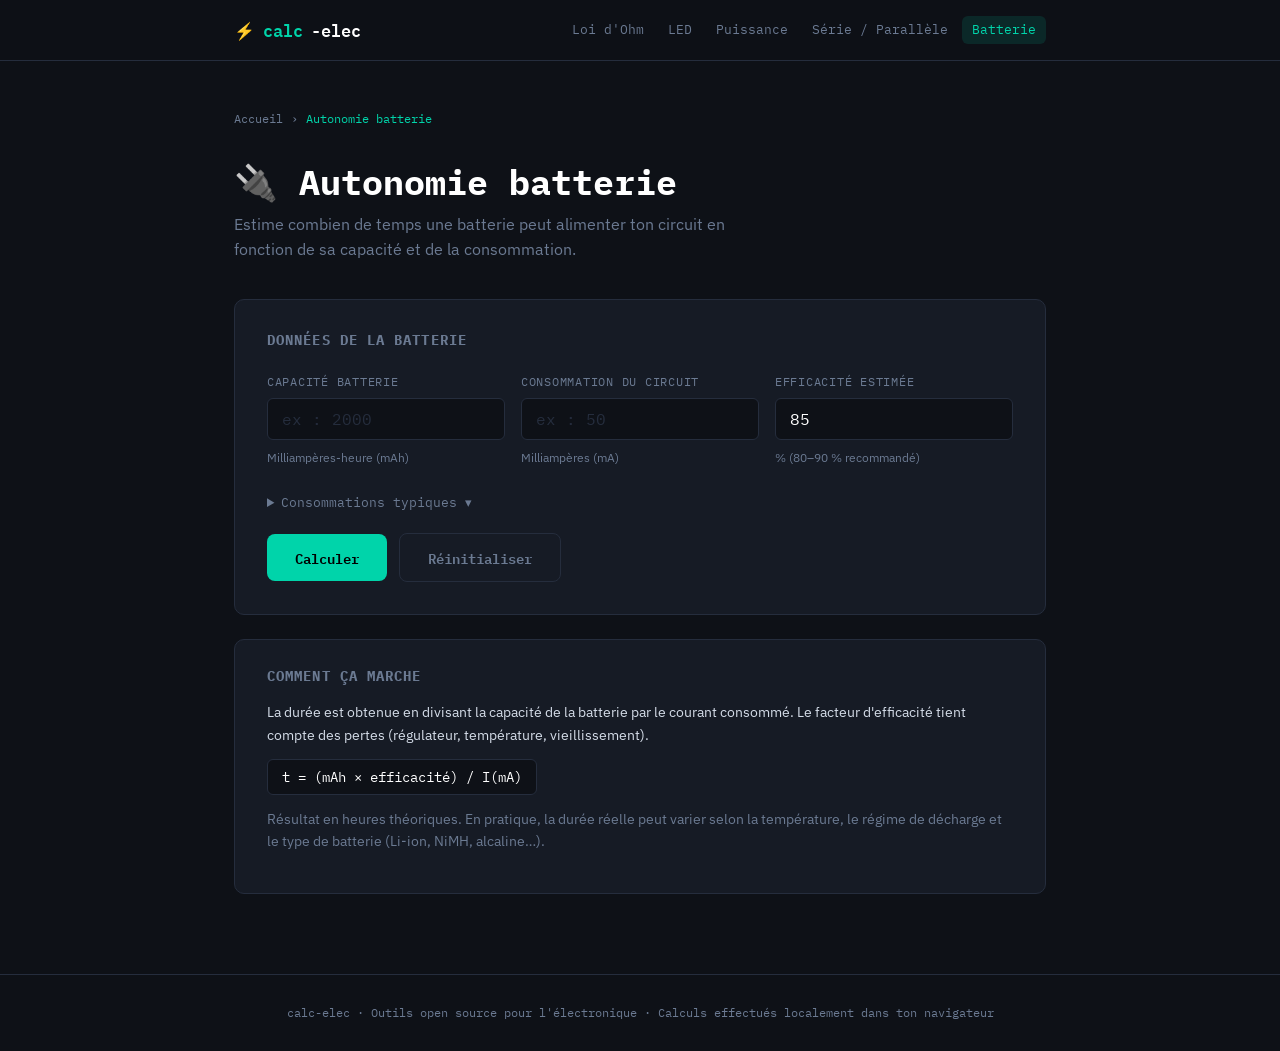
==== batterie.html @ adf83a0b "Premier upload" ====
<!DOCTYPE html>
<html lang="fr">
<head>
  <meta charset="UTF-8" />
  <meta name="viewport" content="width=device-width, initial-scale=1.0" />
  <title>Autonomie batterie mAh — Calculateur en ligne</title>
  <meta name="description" content="Calcule l'autonomie d'une batterie en fonction de sa capacité (mAh) et de la consommation de ton circuit. Résultat en heures et minutes." />
  <link rel="stylesheet" href="style.css" />
</head>
<body>

<header class="site-header">
  <div class="container">
    <a href="index.html" class="site-logo">⚡ <span>calc</span>-elec</a>
    <nav class="site-nav">
      <a href="ohm.html">Loi d'Ohm</a>
      <a href="led.html">LED</a>
      <a href="puissance.html">Puissance</a>
      <a href="resistances.html">Série / Parallèle</a>
      <a href="batterie.html" class="active">Batterie</a>
    </nav>
  </div>
</header>

<main class="calc-page">
  <div class="container">

    <div class="breadcrumb">
      <a href="index.html">Accueil</a> › <span>Autonomie batterie</span>
    </div>

    <div class="calc-header">
      <h1>🔌 Autonomie batterie</h1>
      <p>Estime combien de temps une batterie peut alimenter ton circuit en fonction de sa capacité et de la consommation.</p>
    </div>

    <div class="calc-card">
      <h2>Données de la batterie</h2>

      <div class="fields">
        <div class="field">
          <label for="bat-mah">Capacité batterie</label>
          <input type="number" id="bat-mah" placeholder="ex : 2000" min="0" step="any" />
          <span class="unit">Milliampères-heure (mAh)</span>
        </div>
        <div class="field">
          <label for="bat-conso">Consommation du circuit</label>
          <input type="number" id="bat-conso" placeholder="ex : 50" min="0" step="any" />
          <span class="unit">Milliampères (mA)</span>
        </div>
        <div class="field">
          <label for="bat-eff">Efficacité estimée</label>
          <input type="number" id="bat-eff" placeholder="85" min="1" max="100" step="1" value="85" />
          <span class="unit">% (80–90 % recommandé)</span>
        </div>
      </div>

      <details style="margin-bottom:20px">
        <summary style="font-size:.82rem; color:var(--muted); cursor:pointer; font-family:var(--font-mono)">Consommations typiques ▾</summary>
        <div style="margin-top:10px; font-size:.82rem; color:var(--muted); line-height:1.9">
          Arduino Uno actif : ~50 mA<br>
          Arduino Uno sleep : ~20 mA<br>
          ESP32 actif Wi-Fi : ~160–240 mA<br>
          ESP32 deep sleep : ~0.01 mA<br>
          Raspberry Pi Zero 2W : ~300 mA<br>
          LED standard : 20 mA<br>
          Servo moteur (inactif) : ~5–10 mA
        </div>
      </details>

      <div class="btn-row">
        <button class="btn btn-primary" onclick="calculerBatterie()">Calculer</button>
        <button class="btn btn-secondary" onclick="resetBat()">Réinitialiser</button>
      </div>

      <div class="result-box" id="bat-result">
        <div class="result-label">Autonomie estimée</div>
        <div class="result-value" id="bat-value">—</div>
        <div class="result-detail" id="bat-detail"></div>
      </div>
    </div>

    <div class="info-card">
      <h3>Comment ça marche</h3>
      <p>La durée est obtenue en divisant la capacité de la batterie par le courant consommé. Le facteur d'efficacité tient compte des pertes (régulateur, température, vieillissement).</p>
      <div class="formula-row">
        <span class="formula-pill">t = (mAh × efficacité) / I(mA)</span>
      </div>
      <p style="margin-top:14px; font-size:.85rem; color:var(--muted)">
        Résultat en heures théoriques. En pratique, la durée réelle peut varier selon la température, le régime de décharge et le type de batterie (Li-ion, NiMH, alcaline…).
      </p>
    </div>

  </div>
</main>

<footer class="site-footer">
  <div class="container">
    calc-elec · Outils open source pour l'électronique · Calculs effectués localement dans ton navigateur
  </div>
</footer>

<script>
  function calculerBatterie() {
    const mah   = parseFloat(document.getElementById('bat-mah').value);
    const conso = parseFloat(document.getElementById('bat-conso').value);
    const eff   = parseFloat(document.getElementById('bat-eff').value);
    const box   = document.getElementById('bat-result');

    if ([mah, conso, eff].some(isNaN) || mah <= 0 || conso <= 0 || eff <= 0) {
      box.className = 'result-box result-error visible';
      document.getElementById('bat-value').textContent = 'Saisis des valeurs valides.';
      document.getElementById('bat-detail').textContent = '';
      return;
    }

    const heures = (mah * (eff / 100)) / conso;
    const h = Math.floor(heures);
    const min = Math.round((heures - h) * 60);

    let display;
    if (heures < 1) {
      display = `${min} minute${min > 1 ? 's' : ''}`;
    } else if (heures >= 24) {
      const jours = (heures / 24).toFixed(1);
      display = `${jours} jours (${h}h${min.toString().padStart(2,'0')})`;
    } else {
      display = `${h}h ${min.toString().padStart(2,'0')}min`;
    }

    box.className = 'result-box visible';
    document.getElementById('bat-value').textContent = display;
    document.getElementById('bat-detail').textContent =
      `Batterie : ${mah} mAh · Conso : ${conso} mA · Efficacité : ${eff} % · Durée brute : ${heures.toFixed(2)} h`;
  }

  function resetBat() {
    ['bat-mah','bat-conso'].forEach(id => document.getElementById(id).value = '');
    document.getElementById('bat-eff').value = '85';
    document.getElementById('bat-result').className = 'result-box';
  }
</script>

</body>
</html>
---- style.css ----
/* =========================================
   CALC-ELEC — Feuille de style globale
   Design : technique, lisible, sans superflu
   ========================================= */

@import url('https://fonts.googleapis.com/css2?family=IBM+Plex+Mono:wght@400;600&family=IBM+Plex+Sans:wght@400;500;600&display=swap');

/* --- Variables --- */
:root {
  --bg:        #0e1117;
  --surface:   #161b25;
  --border:    #252d3d;
  --accent:    #00d4aa;
  --accent2:   #4f9cff;
  --warn:      #f5a623;
  --text:      #d4dce8;
  --muted:     #6b7a92;
  --white:     #ffffff;
  --radius:    10px;
  --font-mono: 'IBM Plex Mono', monospace;
  --font-sans: 'IBM Plex Sans', sans-serif;
}

/* --- Reset --- */
*, *::before, *::after { box-sizing: border-box; margin: 0; padding: 0; }

html { scroll-behavior: smooth; }

body {
  background: var(--bg);
  color: var(--text);
  font-family: var(--font-sans);
  font-size: 16px;
  line-height: 1.6;
  min-height: 100vh;
}

/* --- Typographie --- */
h1, h2, h3 {
  font-family: var(--font-mono);
  color: var(--white);
  line-height: 1.2;
}

a {
  color: var(--accent);
  text-decoration: none;
}
a:hover { text-decoration: underline; }

code, .mono {
  font-family: var(--font-mono);
}

/* --- Layout --- */
.container {
  max-width: 860px;
  margin: 0 auto;
  padding: 0 24px;
}

/* --- Header / nav --- */
.site-header {
  border-bottom: 1px solid var(--border);
  padding: 16px 0;
  position: sticky;
  top: 0;
  background: rgba(14, 17, 23, 0.92);
  backdrop-filter: blur(8px);
  z-index: 100;
}

.site-header .container {
  display: flex;
  align-items: center;
  justify-content: space-between;
  gap: 16px;
}

.site-logo {
  font-family: var(--font-mono);
  font-size: 1.05rem;
  font-weight: 600;
  color: var(--white);
  display: flex;
  align-items: center;
  gap: 8px;
}

.site-logo span { color: var(--accent); }

.site-nav {
  display: flex;
  gap: 4px;
  flex-wrap: wrap;
}

.site-nav a {
  font-size: 0.8rem;
  font-family: var(--font-mono);
  color: var(--muted);
  padding: 4px 10px;
  border-radius: 6px;
  transition: color .2s, background .2s;
}
.site-nav a:hover {
  color: var(--accent);
  background: rgba(0,212,170,.08);
  text-decoration: none;
}
.site-nav a.active {
  color: var(--accent);
  background: rgba(0,212,170,.12);
}

/* --- Hero (index) --- */
.hero {
  padding: 72px 0 48px;
  text-align: center;
}

.hero-tag {
  display: inline-block;
  font-family: var(--font-mono);
  font-size: 0.72rem;
  color: var(--accent);
  background: rgba(0,212,170,.1);
  border: 1px solid rgba(0,212,170,.25);
  padding: 4px 12px;
  border-radius: 100px;
  margin-bottom: 24px;
  letter-spacing: .08em;
  text-transform: uppercase;
}

.hero h1 {
  font-size: clamp(2rem, 5vw, 3.2rem);
  margin-bottom: 16px;
}

.hero h1 em {
  font-style: normal;
  color: var(--accent);
}

.hero p {
  font-size: 1.1rem;
  color: var(--muted);
  max-width: 500px;
  margin: 0 auto;
}

/* --- Grille de cartes (index) --- */
.tools-grid {
  display: grid;
  grid-template-columns: repeat(auto-fill, minmax(240px, 1fr));
  gap: 16px;
  padding: 48px 0 80px;
}

.tool-card {
  background: var(--surface);
  border: 1px solid var(--border);
  border-radius: var(--radius);
  padding: 24px;
  display: flex;
  flex-direction: column;
  gap: 10px;
  transition: border-color .2s, transform .2s;
  text-decoration: none;
  color: inherit;
}

.tool-card:hover {
  border-color: var(--accent);
  transform: translateY(-2px);
  text-decoration: none;
  color: inherit;
}

.tool-card-icon {
  font-size: 1.8rem;
  line-height: 1;
}

.tool-card h3 {
  font-size: 1rem;
  color: var(--white);
}

.tool-card p {
  font-size: 0.85rem;
  color: var(--muted);
  flex: 1;
}

.tool-card-link {
  font-family: var(--font-mono);
  font-size: 0.78rem;
  color: var(--accent);
  display: flex;
  align-items: center;
  gap: 4px;
}

/* --- Page calculateur --- */
.calc-page {
  padding: 48px 0 80px;
}

.breadcrumb {
  font-family: var(--font-mono);
  font-size: 0.78rem;
  color: var(--muted);
  margin-bottom: 32px;
  display: flex;
  align-items: center;
  gap: 8px;
}
.breadcrumb a { color: var(--muted); }
.breadcrumb a:hover { color: var(--accent); }
.breadcrumb span { color: var(--accent); }

.calc-header {
  margin-bottom: 36px;
}

.calc-header h1 {
  font-size: clamp(1.5rem, 4vw, 2.2rem);
  margin-bottom: 8px;
}

.calc-header p {
  color: var(--muted);
  max-width: 520px;
}

/* --- Carte de calculateur --- */
.calc-card {
  background: var(--surface);
  border: 1px solid var(--border);
  border-radius: var(--radius);
  padding: 32px;
  margin-bottom: 24px;
}

.calc-card h2 {
  font-size: 0.85rem;
  font-family: var(--font-mono);
  color: var(--muted);
  text-transform: uppercase;
  letter-spacing: .08em;
  margin-bottom: 24px;
}

/* --- Champs de saisie --- */
.fields {
  display: grid;
  grid-template-columns: repeat(auto-fill, minmax(180px, 1fr));
  gap: 16px;
  margin-bottom: 24px;
}

.field {
  display: flex;
  flex-direction: column;
  gap: 6px;
}

.field label {
  font-family: var(--font-mono);
  font-size: 0.78rem;
  color: var(--muted);
  text-transform: uppercase;
  letter-spacing: .06em;
}

.field input,
.field select {
  background: var(--bg);
  border: 1px solid var(--border);
  border-radius: 6px;
  color: var(--white);
  font-family: var(--font-mono);
  font-size: 1rem;
  padding: 10px 14px;
  outline: none;
  transition: border-color .2s;
  -webkit-appearance: none;
}

.field input:focus,
.field select:focus {
  border-color: var(--accent);
}

.field input::placeholder {
  color: var(--border);
}

.field .unit {
  font-size: 0.78rem;
  color: var(--muted);
  margin-top: 2px;
}

/* --- Boutons --- */
.btn {
  font-family: var(--font-mono);
  font-size: 0.9rem;
  font-weight: 600;
  padding: 12px 28px;
  border-radius: 8px;
  border: none;
  cursor: pointer;
  transition: opacity .2s, transform .1s;
  display: inline-flex;
  align-items: center;
  gap: 8px;
}

.btn:active { transform: scale(.98); }

.btn-primary {
  background: var(--accent);
  color: #000;
}
.btn-primary:hover { opacity: 0.88; }

.btn-secondary {
  background: transparent;
  border: 1px solid var(--border);
  color: var(--muted);
}
.btn-secondary:hover {
  border-color: var(--muted);
  color: var(--text);
}

.btn-row {
  display: flex;
  gap: 12px;
  flex-wrap: wrap;
  align-items: center;
}

/* --- Résultat --- */
.result-box {
  margin-top: 24px;
  padding: 24px;
  background: rgba(0,212,170,.06);
  border: 1px solid rgba(0,212,170,.2);
  border-radius: var(--radius);
  display: none;
}

.result-box.visible { display: block; }

.result-label {
  font-family: var(--font-mono);
  font-size: 0.75rem;
  color: var(--accent);
  text-transform: uppercase;
  letter-spacing: .08em;
  margin-bottom: 8px;
}

.result-value {
  font-family: var(--font-mono);
  font-size: 2rem;
  color: var(--white);
  font-weight: 600;
}

.result-detail {
  font-size: 0.88rem;
  color: var(--muted);
  margin-top: 8px;
}

.result-error {
  background: rgba(245,166,35,.06);
  border-color: rgba(245,166,35,.3);
}

.result-error .result-label { color: var(--warn); }
.result-error .result-value { font-size: 1rem; color: var(--warn); }

/* --- Bloc "Comment ça marche" --- */
.info-card {
  background: var(--surface);
  border: 1px solid var(--border);
  border-radius: var(--radius);
  padding: 28px 32px;
  margin-top: 12px;
}

.info-card h3 {
  font-size: 0.85rem;
  font-family: var(--font-mono);
  color: var(--muted);
  text-transform: uppercase;
  letter-spacing: .08em;
  margin-bottom: 16px;
}

.info-card p {
  font-size: 0.9rem;
  color: var(--text);
  margin-bottom: 12px;
}

.formula-row {
  display: flex;
  gap: 12px;
  flex-wrap: wrap;
  margin-top: 8px;
}

.formula-pill {
  font-family: var(--font-mono);
  font-size: 0.88rem;
  background: var(--bg);
  border: 1px solid var(--border);
  padding: 6px 14px;
  border-radius: 6px;
  color: var(--white);
}

/* --- Toggle radio (choix de variable à calculer) --- */
.radio-group {
  display: flex;
  gap: 8px;
  flex-wrap: wrap;
  margin-bottom: 24px;
}

.radio-group input[type="radio"] { display: none; }

.radio-group label {
  font-family: var(--font-mono);
  font-size: 0.82rem;
  padding: 7px 16px;
  border: 1px solid var(--border);
  border-radius: 6px;
  cursor: pointer;
  color: var(--muted);
  transition: all .2s;
  text-transform: none;
  letter-spacing: 0;
}

.radio-group input[type="radio"]:checked + label {
  border-color: var(--accent);
  color: var(--accent);
  background: rgba(0,212,170,.1);
}

/* --- Listes d'entrées résistances (parallèle/série) --- */
.resistor-list {
  display: flex;
  flex-direction: column;
  gap: 8px;
  margin-bottom: 16px;
}

.resistor-item {
  display: flex;
  align-items: center;
  gap: 10px;
}

.resistor-item input {
  background: var(--bg);
  border: 1px solid var(--border);
  border-radius: 6px;
  color: var(--white);
  font-family: var(--font-mono);
  font-size: 0.95rem;
  padding: 8px 12px;
  outline: none;
  width: 140px;
  transition: border-color .2s;
}
.resistor-item input:focus { border-color: var(--accent); }

.resistor-item .mono { color: var(--muted); font-size: 0.82rem; }

.btn-remove {
  background: none;
  border: none;
  color: var(--muted);
  cursor: pointer;
  font-size: 1.1rem;
  line-height: 1;
  padding: 4px;
  transition: color .2s;
}
.btn-remove:hover { color: var(--warn); }

/* --- Footer --- */
.site-footer {
  border-top: 1px solid var(--border);
  padding: 28px 0;
  text-align: center;
  font-family: var(--font-mono);
  font-size: 0.78rem;
  color: var(--muted);
}

/* --- Responsive --- */
@media (max-width: 600px) {
  .site-nav { display: none; }
  .fields { grid-template-columns: 1fr 1fr; }
  .calc-card { padding: 20px; }
  .result-value { font-size: 1.6rem; }
}
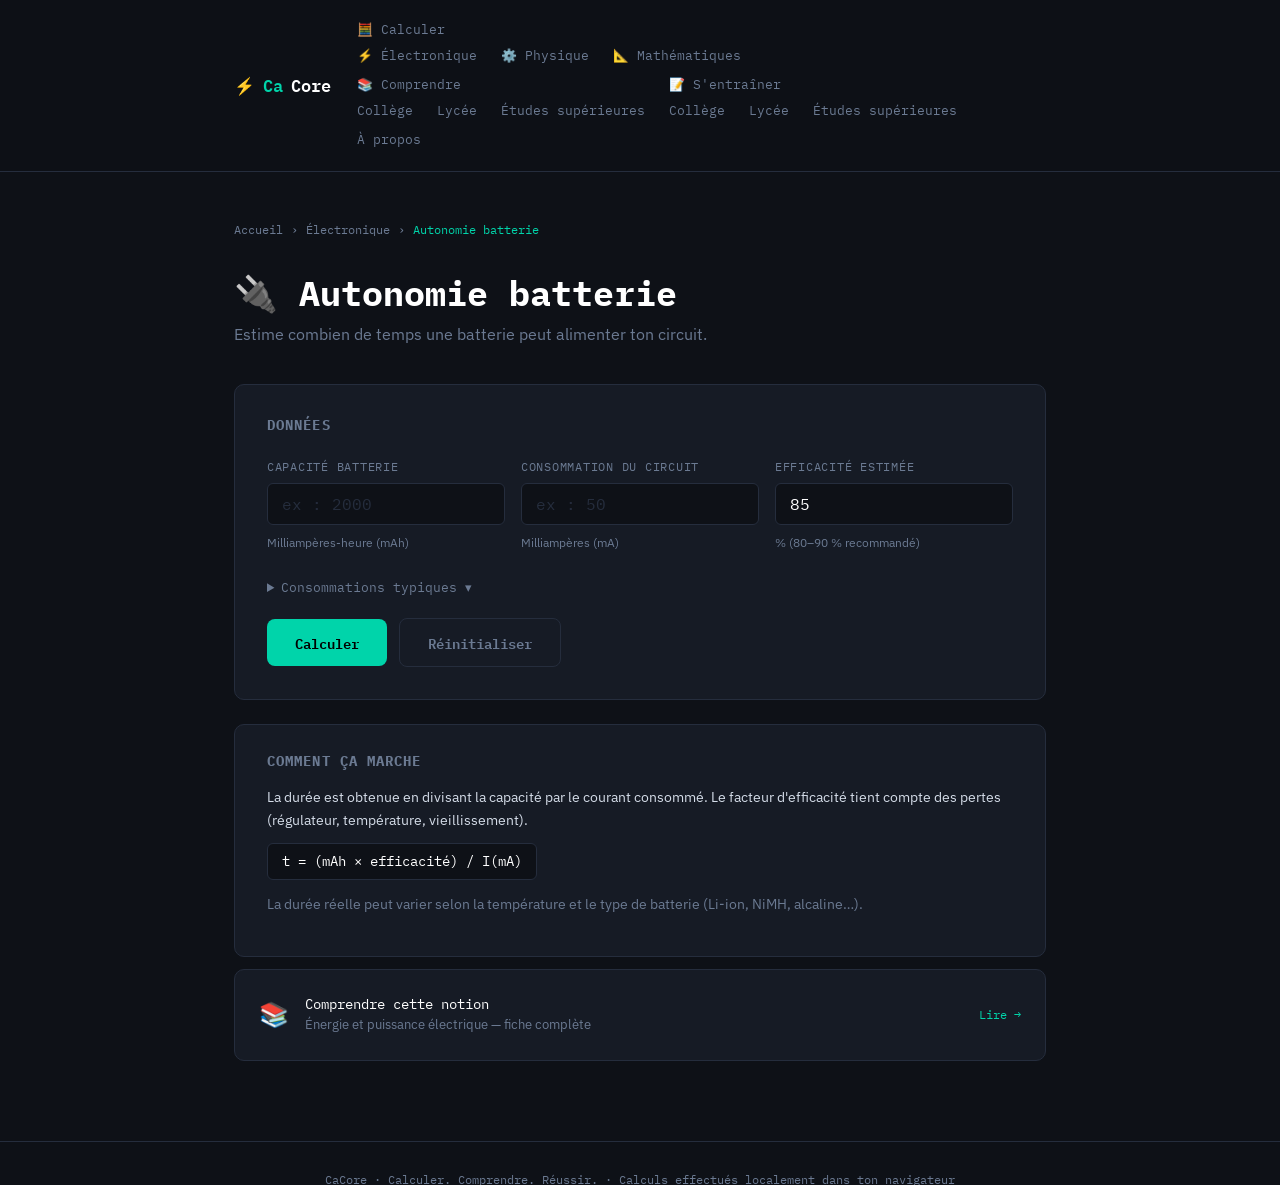
==== commit a8f02693: "Calculateurs" ====
--- a/batterie.html
+++ b/batterie.html
@@ -3,143 +3,101 @@
 <head>
   <meta charset="UTF-8" />
   <meta name="viewport" content="width=device-width, initial-scale=1.0" />
-  <title>Autonomie batterie mAh — Calculateur en ligne</title>
-  <meta name="description" content="Calcule l'autonomie d'une batterie en fonction de sa capacité (mAh) et de la consommation de ton circuit. Résultat en heures et minutes." />
-  <link rel="stylesheet" href="style.css" />
+  <title>Autonomie batterie mAh — Calculateur — CaCore</title>
+  <meta name="description" content="Calcule l'autonomie d'une batterie selon sa capacité (mAh) et la consommation du circuit. Résultat en heures et minutes." />
+  <link rel="stylesheet" href="../../style.css" />
 </head>
 <body>
 
-<header class="site-header">
-  <div class="container">
-    <a href="index.html" class="site-logo">⚡ <span>calc</span>-elec</a>
-    <nav class="site-nav">
-      <a href="ohm.html">Loi d'Ohm</a>
-      <a href="led.html">LED</a>
-      <a href="puissance.html">Puissance</a>
-      <a href="resistances.html">Série / Parallèle</a>
-      <a href="batterie.html" class="active">Batterie</a>
-    </nav>
-  </div>
-</header>
+<div id="site-header"></div>
 
 <main class="calc-page">
   <div class="container">
 
     <div class="breadcrumb">
-      <a href="index.html">Accueil</a> › <span>Autonomie batterie</span>
+      <a href="../../index.html">Accueil</a> ›
+      <a href="../electronique.html">Électronique</a> ›
+      <span>Autonomie batterie</span>
     </div>
 
     <div class="calc-header">
       <h1>🔌 Autonomie batterie</h1>
-      <p>Estime combien de temps une batterie peut alimenter ton circuit en fonction de sa capacité et de la consommation.</p>
+      <p>Estime combien de temps une batterie peut alimenter ton circuit.</p>
     </div>
 
     <div class="calc-card">
-      <h2>Données de la batterie</h2>
-
+      <h2>Données</h2>
       <div class="fields">
         <div class="field">
-          <label for="bat-mah">Capacité batterie</label>
-          <input type="number" id="bat-mah" placeholder="ex : 2000" min="0" step="any" />
+          <label for="mah">Capacité batterie</label>
+          <input type="number" id="mah" placeholder="ex : 2000" min="0" step="any"/>
           <span class="unit">Milliampères-heure (mAh)</span>
         </div>
         <div class="field">
-          <label for="bat-conso">Consommation du circuit</label>
-          <input type="number" id="bat-conso" placeholder="ex : 50" min="0" step="any" />
+          <label for="conso">Consommation du circuit</label>
+          <input type="number" id="conso" placeholder="ex : 50" min="0" step="any"/>
           <span class="unit">Milliampères (mA)</span>
         </div>
         <div class="field">
-          <label for="bat-eff">Efficacité estimée</label>
-          <input type="number" id="bat-eff" placeholder="85" min="1" max="100" step="1" value="85" />
+          <label for="eff">Efficacité estimée</label>
+          <input type="number" id="eff" placeholder="85" min="1" max="100" step="1" value="85"/>
           <span class="unit">% (80–90 % recommandé)</span>
         </div>
       </div>
-
       <details style="margin-bottom:20px">
-        <summary style="font-size:.82rem; color:var(--muted); cursor:pointer; font-family:var(--font-mono)">Consommations typiques ▾</summary>
-        <div style="margin-top:10px; font-size:.82rem; color:var(--muted); line-height:1.9">
-          Arduino Uno actif : ~50 mA<br>
-          Arduino Uno sleep : ~20 mA<br>
-          ESP32 actif Wi-Fi : ~160–240 mA<br>
-          ESP32 deep sleep : ~0.01 mA<br>
-          Raspberry Pi Zero 2W : ~300 mA<br>
-          LED standard : 20 mA<br>
-          Servo moteur (inactif) : ~5–10 mA
+        <summary style="font-size:.82rem;color:var(--muted);cursor:pointer;font-family:var(--font-mono)">Consommations typiques ▾</summary>
+        <div style="margin-top:10px;font-size:.82rem;color:var(--muted);line-height:1.9">
+          Arduino Uno actif : ~50 mA · Arduino Uno sleep : ~20 mA<br>
+          ESP32 actif Wi-Fi : ~160–240 mA · ESP32 deep sleep : ~0.01 mA<br>
+          Raspberry Pi Zero 2W : ~300 mA · LED standard : 20 mA
         </div>
       </details>
-
       <div class="btn-row">
-        <button class="btn btn-primary" onclick="calculerBatterie()">Calculer</button>
-        <button class="btn btn-secondary" onclick="resetBat()">Réinitialiser</button>
+        <button class="btn btn-primary" onclick="calculer()">Calculer</button>
+        <button class="btn btn-secondary" onclick="reset()">Réinitialiser</button>
       </div>
-
-      <div class="result-box" id="bat-result">
+      <div class="result-box" id="result">
         <div class="result-label">Autonomie estimée</div>
-        <div class="result-value" id="bat-value">—</div>
-        <div class="result-detail" id="bat-detail"></div>
+        <div class="result-value" id="r-value">—</div>
+        <div class="result-detail" id="r-detail"></div>
       </div>
     </div>
 
     <div class="info-card">
       <h3>Comment ça marche</h3>
-      <p>La durée est obtenue en divisant la capacité de la batterie par le courant consommé. Le facteur d'efficacité tient compte des pertes (régulateur, température, vieillissement).</p>
-      <div class="formula-row">
-        <span class="formula-pill">t = (mAh × efficacité) / I(mA)</span>
+      <p>La durée est obtenue en divisant la capacité par le courant consommé. Le facteur d'efficacité tient compte des pertes (régulateur, température, vieillissement).</p>
+      <div class="formula-row"><span class="formula-pill">t = (mAh × efficacité) / I(mA)</span></div>
+      <p style="margin-top:14px;font-size:.85rem;color:var(--muted)">La durée réelle peut varier selon la température et le type de batterie (Li-ion, NiMH, alcaline…).</p>
+    </div>
+
+    <a href="../../comprendre/lycee/puissance.html" class="tool-card" style="margin-top:12px;flex-direction:row;align-items:center;gap:16px;text-decoration:none">
+      <span style="font-size:1.5rem">📚</span>
+      <div>
+        <div style="font-family:var(--font-mono);font-size:.85rem;color:var(--white)">Comprendre cette notion</div>
+        <div style="font-size:.8rem;color:var(--muted)">Énergie et puissance électrique — fiche complète</div>
       </div>
-      <p style="margin-top:14px; font-size:.85rem; color:var(--muted)">
-        Résultat en heures théoriques. En pratique, la durée réelle peut varier selon la température, le régime de décharge et le type de batterie (Li-ion, NiMH, alcaline…).
-      </p>
-    </div>
+      <span class="tool-card-link" style="margin-left:auto">Lire →</span>
+    </a>
 
   </div>
 </main>
 
-<footer class="site-footer">
-  <div class="container">
-    calc-elec · Outils open source pour l'électronique · Calculs effectués localement dans ton navigateur
-  </div>
-</footer>
-
+<div id="site-footer"></div>
+<script src="../../nav.js"></script>
 <script>
-  function calculerBatterie() {
-    const mah   = parseFloat(document.getElementById('bat-mah').value);
-    const conso = parseFloat(document.getElementById('bat-conso').value);
-    const eff   = parseFloat(document.getElementById('bat-eff').value);
-    const box   = document.getElementById('bat-result');
-
-    if ([mah, conso, eff].some(isNaN) || mah <= 0 || conso <= 0 || eff <= 0) {
-      box.className = 'result-box result-error visible';
-      document.getElementById('bat-value').textContent = 'Saisis des valeurs valides.';
-      document.getElementById('bat-detail').textContent = '';
-      return;
-    }
-
-    const heures = (mah * (eff / 100)) / conso;
-    const h = Math.floor(heures);
-    const min = Math.round((heures - h) * 60);
-
-    let display;
-    if (heures < 1) {
-      display = `${min} minute${min > 1 ? 's' : ''}`;
-    } else if (heures >= 24) {
-      const jours = (heures / 24).toFixed(1);
-      display = `${jours} jours (${h}h${min.toString().padStart(2,'0')})`;
-    } else {
-      display = `${h}h ${min.toString().padStart(2,'0')}min`;
-    }
-
-    box.className = 'result-box visible';
-    document.getElementById('bat-value').textContent = display;
-    document.getElementById('bat-detail').textContent =
-      `Batterie : ${mah} mAh · Conso : ${conso} mA · Efficacité : ${eff} % · Durée brute : ${heures.toFixed(2)} h`;
+  function calculer(){
+    const mah=parseFloat(document.getElementById('mah').value);
+    const conso=parseFloat(document.getElementById('conso').value);
+    const eff=parseFloat(document.getElementById('eff').value);
+    if([mah,conso,eff].some(isNaN)||mah<=0||conso<=0||eff<=0){err('Saisis des valeurs valides.');return;}
+    const h2=(mah*(eff/100))/conso, h=Math.floor(h2), min=Math.round((h2-h)*60);
+    let display=h2<1?`${min} minute${min>1?'s':''}`:h2>=24?`${(h2/24).toFixed(1)} jours (${h}h${String(min).padStart(2,'0')})`:`${h}h ${String(min).padStart(2,'0')}min`;
+    document.getElementById('result').className='result-box visible';
+    document.getElementById('r-value').textContent=display;
+    document.getElementById('r-detail').textContent=`Batterie : ${mah} mAh · Conso : ${conso} mA · Efficacité : ${eff} % · Durée brute : ${h2.toFixed(2)} h`;
   }
-
-  function resetBat() {
-    ['bat-mah','bat-conso'].forEach(id => document.getElementById(id).value = '');
-    document.getElementById('bat-eff').value = '85';
-    document.getElementById('bat-result').className = 'result-box';
-  }
+  function err(m){document.getElementById('result').className='result-box result-error visible';document.getElementById('r-value').textContent=m;document.getElementById('r-detail').textContent='';}
+  function reset(){['mah','conso'].forEach(id=>document.getElementById(id).value='');document.getElementById('eff').value='85';document.getElementById('result').className='result-box';}
 </script>
-
 </body>
 </html>
